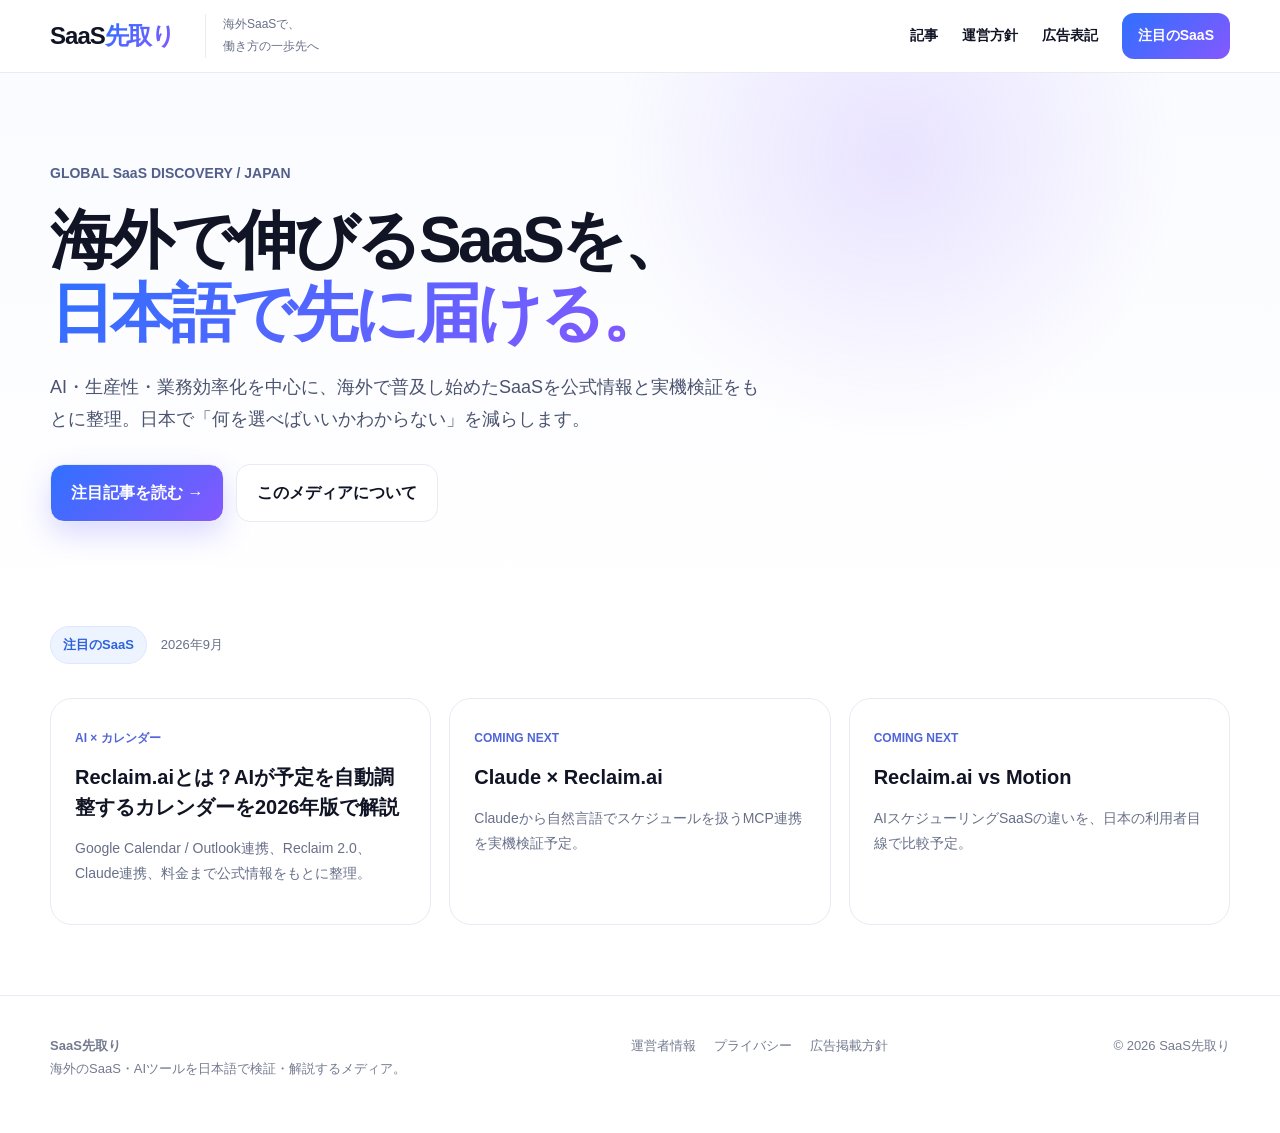
==== index.html @ 3ffed6a9 "Add SaaS先取り homepage" ====
<!doctype html><html lang="ja"><head><meta charset="utf-8"><meta name="viewport" content="width=device-width,initial-scale=1"><title>SaaS先取り｜海外SaaSを日本語でわかりやすく</title><meta name="description" content="海外で伸びているSaaS・AIツールを、日本語でわかりやすく検証・紹介するメディア。"><link rel="stylesheet" href="assets/style.css"><link rel="icon" href="assets/favicon.svg" type="image/svg+xml"><link rel="canonical" href="https://rkymgs310-cmyk.github.io/saas-sakidori"><meta property="og:type" content="website"><meta property="og:title" content="SaaS先取り｜海外SaaSを日本語でわかりやすく"><meta property="og:url" content="https://rkymgs310-cmyk.github.io/saas-sakidori"><meta name="twitter:card" content="summary"></head><body><header><div class="container nav"><a class="logo" href="index.html">SaaS<span>先取り</span></a><div class="tagline">海外SaaSで、<br>働き方の一歩先へ</div><nav class="links"><a href="index.html">記事</a><a href="about/">運営方針</a><a href="disclosure/">広告表記</a><a class="header-cta" href="reclaim-ai/">注目のSaaS</a></nav></div></header><main><section class="home-hero"><div class="container"><div class="kicker">GLOBAL SaaS DISCOVERY / JAPAN</div><h1>海外で伸びるSaaSを、<br><span style="background:linear-gradient(135deg,#2f70ff,#8558ff);-webkit-background-clip:text;color:transparent">日本語で先に届ける。</span></h1><p class="lead">AI・生産性・業務効率化を中心に、海外で普及し始めたSaaSを公式情報と実機検証をもとに整理。日本で「何を選べばいいかわからない」を減らします。</p><div class="actions"><a class="btn primary" href="./reclaim-ai/">注目記事を読む →</a><a class="btn" href="./about/">このメディアについて</a></div></div></section><section class="container"><div class="eyebrow"><span class="pill">注目のSaaS</span><span>2026年9月</span></div><div class="cards"><a class="article-card" href="./reclaim-ai/"><span class="label">AI × カレンダー</span><strong>Reclaim.aiとは？AIが予定を自動調整するカレンダーを2026年版で解説</strong><p>Google Calendar / Outlook連携、Reclaim 2.0、Claude連携、料金まで公式情報をもとに整理。</p></a><div class="article-card"><span class="label">COMING NEXT</span><strong>Claude × Reclaim.ai</strong><p>Claudeから自然言語でスケジュールを扱うMCP連携を実機検証予定。</p></div><div class="article-card"><span class="label">COMING NEXT</span><strong>Reclaim.ai vs Motion</strong><p>AIスケジューリングSaaSの違いを、日本の利用者目線で比較予定。</p></div></div></section></main><footer><div class="container footer-grid"><div><b>SaaS先取り</b><br>海外のSaaS・AIツールを日本語で検証・解説するメディア。</div><div class="footer-links"><a href="about/">運営者情報</a><a href="privacy/">プライバシー</a><a href="disclosure/">広告掲載方針</a></div><div>© 2026 SaaS先取り</div></div></footer></body></html>
---- assets/style.css ----
:root{--ink:#101424;--muted:#687089;--line:#e8ebf4;--blue:#2f70ff;--violet:#8558ff;--shadow:0 18px 55px rgba(41,53,110,.10)}
*{box-sizing:border-box}html{scroll-behavior:smooth}body{margin:0;color:var(--ink);font-family:-apple-system,BlinkMacSystemFont,"Segoe UI","Noto Sans JP",sans-serif;line-height:1.8;background:#fff}a{color:inherit}.container{width:min(1180px,calc(100% - 40px));margin:auto}
header{position:sticky;top:0;z-index:20;background:rgba(255,255,255,.93);backdrop-filter:blur(12px);border-bottom:1px solid var(--line)}.nav{height:72px;display:flex;align-items:center;gap:30px}.logo{text-decoration:none;font-size:24px;font-weight:900;letter-spacing:-.04em}.logo span{background:linear-gradient(135deg,var(--blue),var(--violet));-webkit-background-clip:text;color:transparent}.tagline{font-size:12px;color:var(--muted);padding-left:17px;border-left:1px solid var(--line)}.links{margin-left:auto;display:flex;gap:24px;align-items:center;font-size:14px;font-weight:800}.links a{text-decoration:none}.header-cta{color:white!important;background:linear-gradient(135deg,var(--blue),var(--violet));padding:10px 16px;border-radius:12px}
.hero-shell{background:radial-gradient(circle at 75% 20%,rgba(126,92,255,.16),transparent 28%),radial-gradient(circle at 40% 5%,rgba(47,112,255,.10),transparent 25%),linear-gradient(180deg,#fbfcff,#fff);border-bottom:1px solid #f1f2f8}.hero{display:grid;grid-template-columns:1.06fr .94fr;gap:48px;align-items:center;padding:72px 0 58px}.eyebrow{display:flex;gap:14px;align-items:center;flex-wrap:wrap;color:var(--muted);font-size:13px}.pill{display:inline-block;background:#edf3ff;color:#2e63dc;border:1px solid #dde8ff;border-radius:999px;padding:6px 12px;font-weight:850}h1{font-size:clamp(38px,5vw,64px);line-height:1.13;letter-spacing:-.055em;margin:18px 0 22px}.lead{font-size:18px;color:#4a536f;max-width:720px}.actions{display:flex;gap:12px;flex-wrap:wrap;margin:28px 0 16px}.btn{display:inline-flex;align-items:center;justify-content:center;text-decoration:none;border-radius:14px;padding:14px 20px;font-weight:850;border:1px solid var(--line);background:#fff}.btn.primary{color:#fff;background:linear-gradient(135deg,var(--blue),var(--violet));box-shadow:0 12px 30px rgba(92,84,255,.22)}.checks{display:flex;gap:18px;flex-wrap:wrap;font-size:13px;color:#59627e}.checks span:before{content:'✓';display:inline-grid;place-items:center;width:18px;height:18px;background:#edf3ff;color:#356dff;border-radius:50%;margin-right:7px;font-weight:900}
.calendar-card{position:relative;background:rgba(255,255,255,.96);border:1px solid #e5e8f4;border-radius:24px;padding:20px;box-shadow:var(--shadow)}.calendar-head{display:flex;justify-content:space-between;align-items:center;margin-bottom:16px}.product{font-weight:900}.month{font-size:13px;color:var(--muted)}.week{display:grid;grid-template-columns:44px repeat(5,1fr);border:1px solid var(--line);border-radius:16px;overflow:hidden}.week>div{min-height:58px;border-right:1px solid #eef0f6;border-bottom:1px solid #eef0f6;padding:8px;font-size:10px}.week .time{background:#fafbfe;color:#9298aa;text-align:right}.week .day{min-height:40px;background:#fafbfe;text-align:center;font-weight:800;color:#545d77}.event{border-radius:8px;padding:7px!important;font-weight:800;line-height:1.35;border:0!important}.blue{background:#e9f1ff!important;color:#2960d9}.purple{background:#f0eaff!important;color:#6f49dd}.green{background:#e7f8f2!important;color:#26806a}.gray{background:#f2f3f7!important;color:#6b7287}.ai-bubble{position:absolute;right:-10px;top:-28px;background:#fff;border:1px solid var(--line);box-shadow:var(--shadow);border-radius:16px;padding:12px 16px;font-size:12px;font-weight:850;transform:rotate(3deg)}.ai-bubble b{color:#7559ef}
.feature-wrap{padding:32px 0 8px}.features{display:grid;grid-template-columns:repeat(4,1fr);gap:14px}.feature{border:1px solid var(--line);border-radius:18px;padding:21px;background:#fff;box-shadow:0 8px 28px rgba(60,69,110,.045)}.icon{width:42px;height:42px;border-radius:12px;display:grid;place-items:center;background:linear-gradient(135deg,#edf4ff,#f1ebff);font-size:20px;margin-bottom:14px}.feature h3{font-size:16px;margin:0 0 8px}.feature p{font-size:13px;color:var(--muted);margin:0}
.content-grid{display:grid;grid-template-columns:minmax(0,1fr) 310px;gap:42px;padding:38px 0 80px}article h2{font-size:30px;line-height:1.35;letter-spacing:-.03em;margin:2.2em 0 .8em;scroll-margin-top:90px}article h2:before{content:'';display:inline-block;width:5px;height:28px;border-radius:99px;background:linear-gradient(var(--blue),var(--violet));vertical-align:-5px;margin-right:12px}article h3{font-size:21px;margin-top:1.7em}article p,article li{color:#414a65}.note,.quote,.cta-card,.price-box{border-radius:18px;padding:22px;margin:28px 0}.note{background:#f7f8ff;border:1px solid #e6e9ff}.quote{background:linear-gradient(135deg,#f5f7ff,#f7f1ff);font-size:18px;font-weight:750}.cta-card{background:linear-gradient(135deg,#eef5ff,#f3edff);border:1px solid #e1e5fb}.price-box{border:1px solid var(--line)}.price-row{display:grid;grid-template-columns:1fr 1fr 2fr;gap:10px;padding:12px 0;border-bottom:1px solid var(--line)}.price-row:last-child{border-bottom:0}.sticky{position:sticky;top:96px}.side-card{border:1px solid var(--line);border-radius:20px;background:#fff;padding:22px;margin-bottom:18px;box-shadow:0 10px 32px rgba(60,69,110,.055)}.side-card h3{font-size:15px;margin:0 0 14px}.toc{list-style:none;padding:0;margin:0;counter-reset:toc}.toc li{counter-increment:toc;margin:10px 0}.toc a{text-decoration:none;color:#4c5573;font-size:13px}.toc a:before{content:counter(toc);display:inline-grid;place-items:center;width:24px;height:24px;margin-right:8px;border-radius:50%;background:#f0edff;color:#7255e6;font-weight:900}.mini-cta{background:linear-gradient(145deg,#f2f6ff,#f4edff)}.mini-cta .btn{width:100%;margin-top:8px}
.home-hero{padding:88px 0;background:radial-gradient(circle at 70% 15%,rgba(128,89,255,.15),transparent 28%),linear-gradient(180deg,#fafbff,#fff)}.home-hero h1{max-width:850px}.kicker{font-size:14px;font-weight:850;color:#52608b}.cards{display:grid;grid-template-columns:repeat(3,1fr);gap:18px;margin:34px 0 70px}.article-card{border:1px solid var(--line);border-radius:22px;padding:24px;text-decoration:none;background:#fff}.article-card strong{display:block;font-size:20px;line-height:1.5;margin:10px 0}.article-card p{color:var(--muted);font-size:14px}.label{font-size:12px;color:#5265d6;font-weight:850}.page{width:min(860px,calc(100% - 40px));margin:60px auto 90px}.page h1{font-size:44px}.page h2{margin-top:2em}footer{border-top:1px solid var(--line);padding:38px 0 52px;color:#747b90;font-size:13px}.footer-grid{display:flex;justify-content:space-between;gap:28px;flex-wrap:wrap}.footer-links{display:flex;gap:18px;flex-wrap:wrap}.footer-links a{text-decoration:none}
@media(max-width:900px){.tagline,.links a:not(.header-cta){display:none}.nav{height:64px}.hero{grid-template-columns:1fr;padding-top:52px}.calendar-card{margin-top:18px}.features{grid-template-columns:1fr 1fr}.content-grid{grid-template-columns:1fr}.sticky{position:static}.cards{grid-template-columns:1fr}}@media(max-width:560px){.container{width:min(100% - 28px,1180px)}h1{font-size:40px}.features{grid-template-columns:1fr}.actions .btn{width:100%}.week{grid-template-columns:30px repeat(5,1fr)}.week>div{padding:4px;font-size:8px}.page h1{font-size:36px}.price-row{grid-template-columns:1fr 1fr}.price-row span{grid-column:1/-1}}
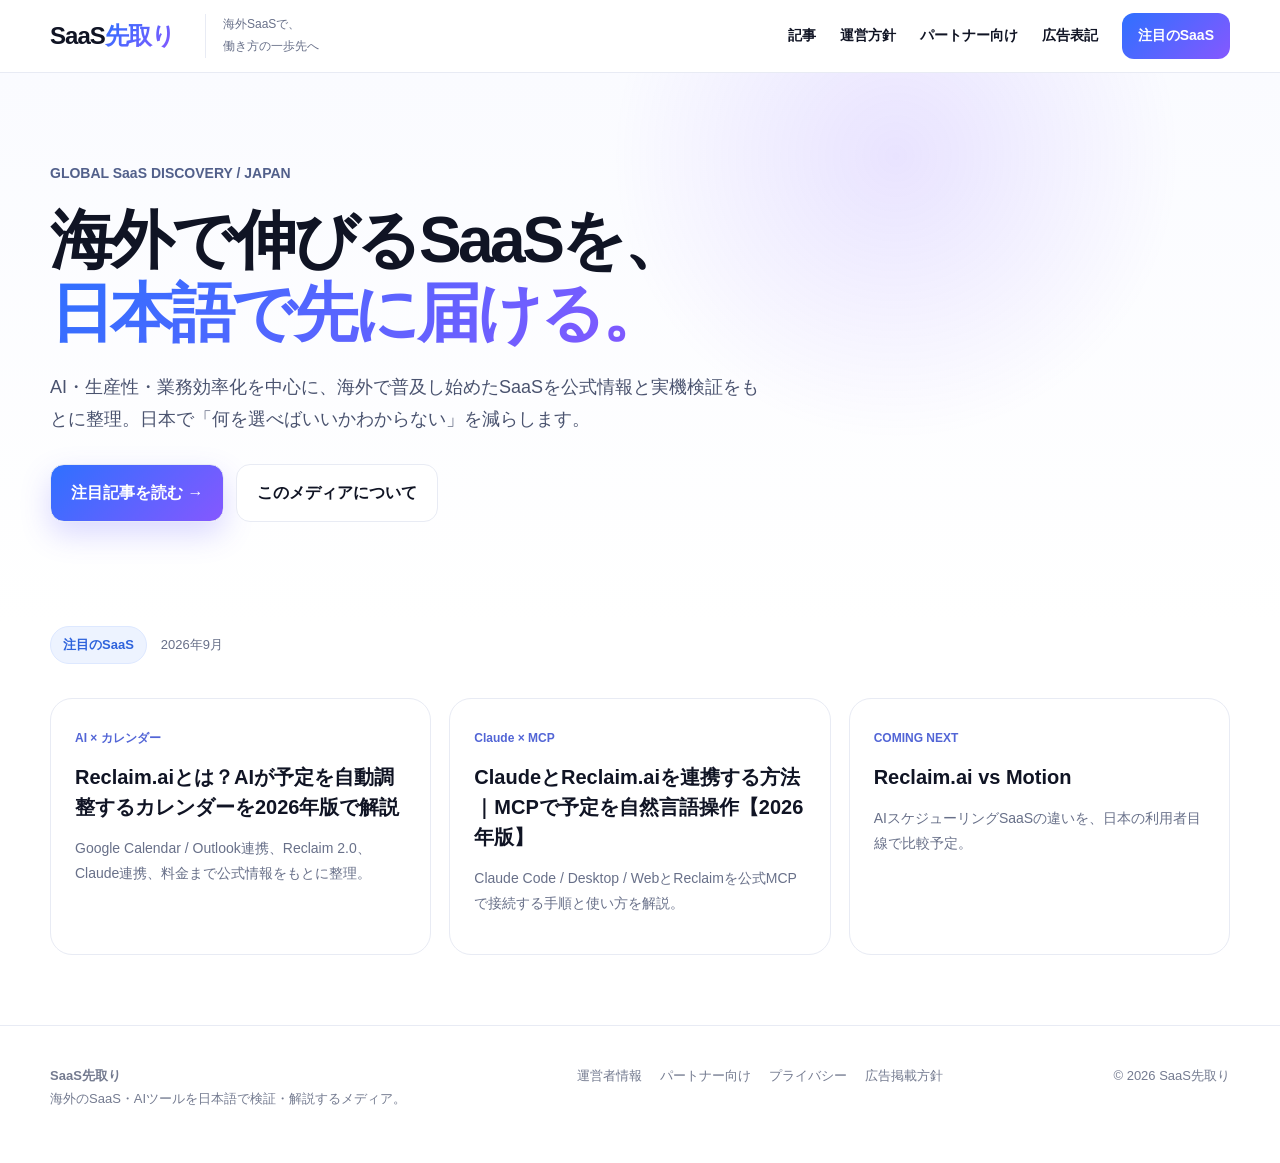
==== commit 94933e8e: "Promote Claude x Reclaim guide and partner page" ====
--- a/index.html
+++ b/index.html
@@ -1 +1 @@
-<!doctype html><html lang="ja"><head><meta charset="utf-8"><meta name="viewport" content="width=device-width,initial-scale=1"><title>SaaS先取り｜海外SaaSを日本語でわかりやすく</title><meta name="description" content="海外で伸びているSaaS・AIツールを、日本語でわかりやすく検証・紹介するメディア。"><link rel="stylesheet" href="assets/style.css"><link rel="icon" href="assets/favicon.svg" type="image/svg+xml"><link rel="canonical" href="https://rkymgs310-cmyk.github.io/saas-sakidori"><meta property="og:type" content="website"><meta property="og:title" content="SaaS先取り｜海外SaaSを日本語でわかりやすく"><meta property="og:url" content="https://rkymgs310-cmyk.github.io/saas-sakidori"><meta name="twitter:card" content="summary"></head><body><header><div class="container nav"><a class="logo" href="index.html">SaaS<span>先取り</span></a><div class="tagline">海外SaaSで、<br>働き方の一歩先へ</div><nav class="links"><a href="index.html">記事</a><a href="about/">運営方針</a><a href="disclosure/">広告表記</a><a class="header-cta" href="reclaim-ai/">注目のSaaS</a></nav></div></header><main><section class="home-hero"><div class="container"><div class="kicker">GLOBAL SaaS DISCOVERY / JAPAN</div><h1>海外で伸びるSaaSを、<br><span style="background:linear-gradient(135deg,#2f70ff,#8558ff);-webkit-background-clip:text;color:transparent">日本語で先に届ける。</span></h1><p class="lead">AI・生産性・業務効率化を中心に、海外で普及し始めたSaaSを公式情報と実機検証をもとに整理。日本で「何を選べばいいかわからない」を減らします。</p><div class="actions"><a class="btn primary" href="./reclaim-ai/">注目記事を読む →</a><a class="btn" href="./about/">このメディアについて</a></div></div></section><section class="container"><div class="eyebrow"><span class="pill">注目のSaaS</span><span>2026年9月</span></div><div class="cards"><a class="article-card" href="./reclaim-ai/"><span class="label">AI × カレンダー</span><strong>Reclaim.aiとは？AIが予定を自動調整するカレンダーを2026年版で解説</strong><p>Google Calendar / Outlook連携、Reclaim 2.0、Claude連携、料金まで公式情報をもとに整理。</p></a><div class="article-card"><span class="label">COMING NEXT</span><strong>Claude × Reclaim.ai</strong><p>Claudeから自然言語でスケジュールを扱うMCP連携を実機検証予定。</p></div><div class="article-card"><span class="label">COMING NEXT</span><strong>Reclaim.ai vs Motion</strong><p>AIスケジューリングSaaSの違いを、日本の利用者目線で比較予定。</p></div></div></section></main><footer><div class="container footer-grid"><div><b>SaaS先取り</b><br>海外のSaaS・AIツールを日本語で検証・解説するメディア。</div><div class="footer-links"><a href="about/">運営者情報</a><a href="privacy/">プライバシー</a><a href="disclosure/">広告掲載方針</a></div><div>© 2026 SaaS先取り</div></div></footer></body></html>+<!doctype html><html lang="ja"><head><meta charset="utf-8"><meta name="viewport" content="width=device-width,initial-scale=1"><title>SaaS先取り｜海外SaaSを日本語でわかりやすく</title><meta name="description" content="海外で伸びているSaaS・AIツールを、日本語でわかりやすく検証・紹介するメディア。"><link rel="stylesheet" href="assets/style.css"><link rel="icon" href="assets/favicon.svg" type="image/svg+xml"><link rel="canonical" href="https://rkymgs310-cmyk.github.io/saas-sakidori"><meta property="og:type" content="website"><meta property="og:title" content="SaaS先取り｜海外SaaSを日本語でわかりやすく"><meta property="og:url" content="https://rkymgs310-cmyk.github.io/saas-sakidori"><meta name="twitter:card" content="summary"></head><body><header><div class="container nav"><a class="logo" href="index.html">SaaS<span>先取り</span></a><div class="tagline">海外SaaSで、<br>働き方の一歩先へ</div><nav class="links"><a href="index.html">記事</a><a href="about/">運営方針</a><a href="partners/">パートナー向け</a><a href="disclosure/">広告表記</a><a class="header-cta" href="reclaim-ai/">注目のSaaS</a></nav></div></header><main><section class="home-hero"><div class="container"><div class="kicker">GLOBAL SaaS DISCOVERY / JAPAN</div><h1>海外で伸びるSaaSを、<br><span style="background:linear-gradient(135deg,#2f70ff,#8558ff);-webkit-background-clip:text;color:transparent">日本語で先に届ける。</span></h1><p class="lead">AI・生産性・業務効率化を中心に、海外で普及し始めたSaaSを公式情報と実機検証をもとに整理。日本で「何を選べばいいかわからない」を減らします。</p><div class="actions"><a class="btn primary" href="./reclaim-ai/">注目記事を読む →</a><a class="btn" href="./about/">このメディアについて</a></div></div></section><section class="container"><div class="eyebrow"><span class="pill">注目のSaaS</span><span>2026年9月</span></div><div class="cards"><a class="article-card" href="./reclaim-ai/"><span class="label">AI × カレンダー</span><strong>Reclaim.aiとは？AIが予定を自動調整するカレンダーを2026年版で解説</strong><p>Google Calendar / Outlook連携、Reclaim 2.0、Claude連携、料金まで公式情報をもとに整理。</p></a><a class="article-card" href="./claude-reclaim/"><span class="label">Claude × MCP</span><strong>ClaudeとReclaim.aiを連携する方法｜MCPで予定を自然言語操作【2026年版】</strong><p>Claude Code / Desktop / WebとReclaimを公式MCPで接続する手順と使い方を解説。</p></a><div class="article-card"><span class="label">COMING NEXT</span><strong>Reclaim.ai vs Motion</strong><p>AIスケジューリングSaaSの違いを、日本の利用者目線で比較予定。</p></div></div></section></main><footer><div class="container footer-grid"><div><b>SaaS先取り</b><br>海外のSaaS・AIツールを日本語で検証・解説するメディア。</div><div class="footer-links"><a href="about/">運営者情報</a><a href="partners/">パートナー向け</a><a href="privacy/">プライバシー</a><a href="disclosure/">広告掲載方針</a></div><div>© 2026 SaaS先取り</div></div></footer></body></html>
